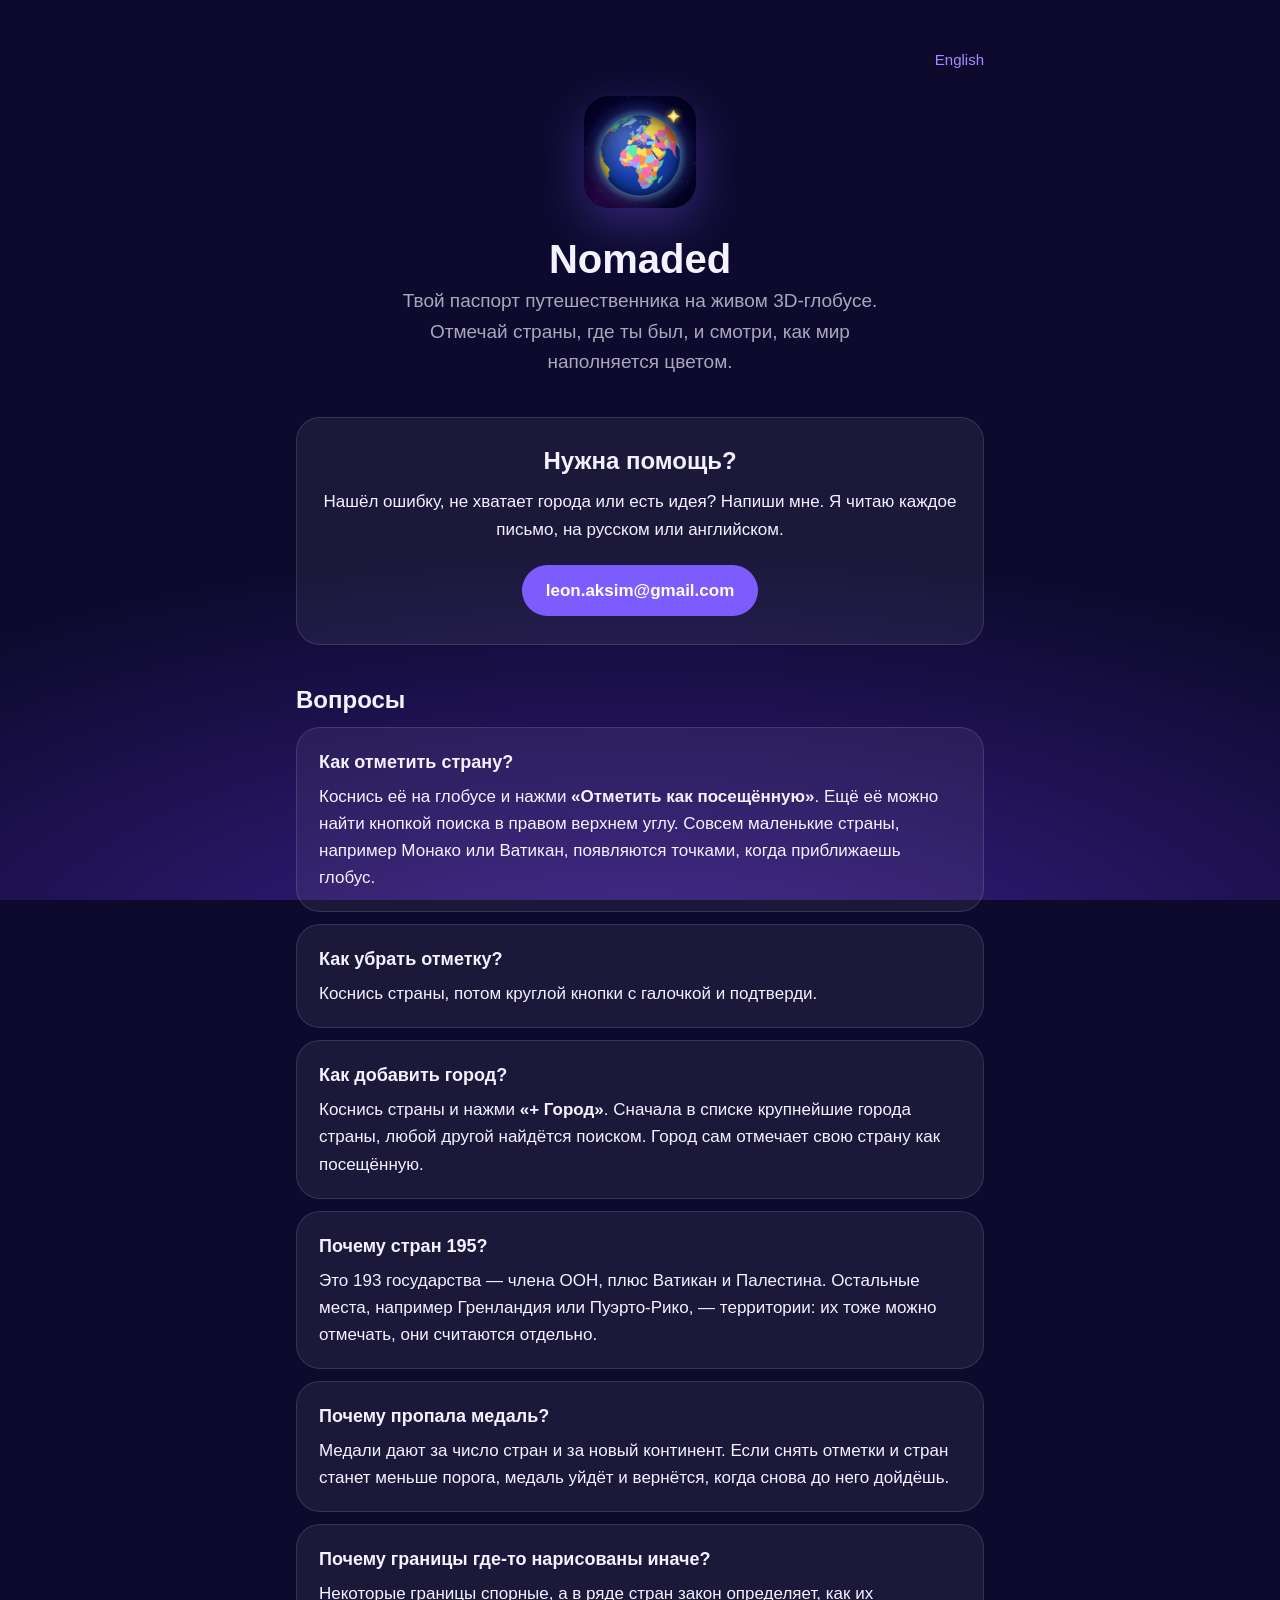
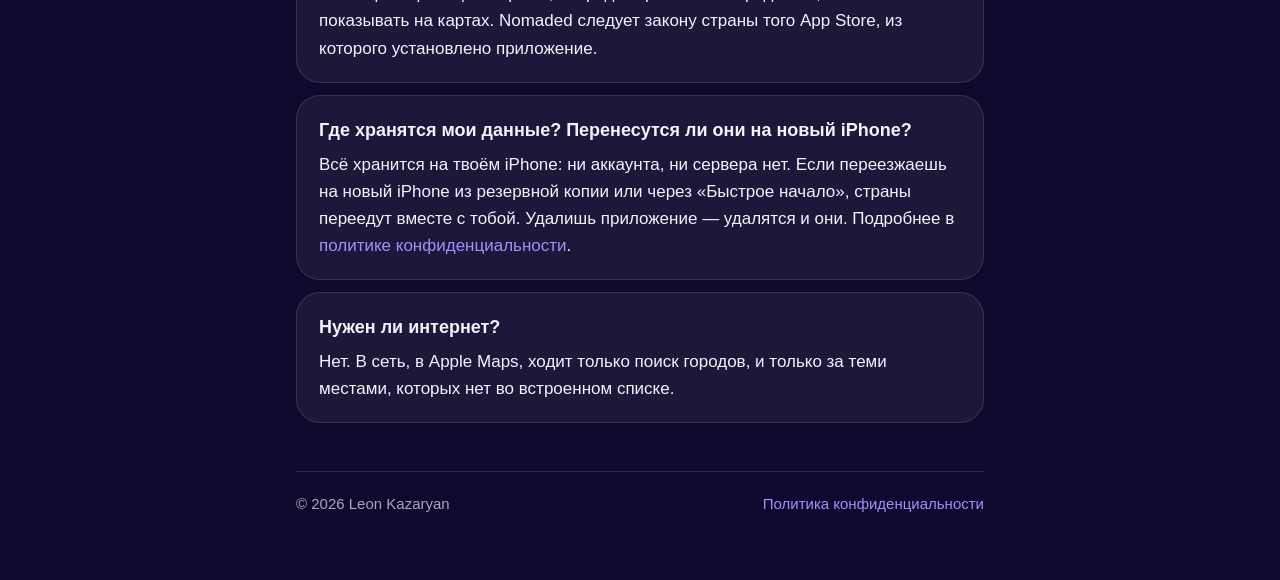
==== site/ru/index.html @ 39128b69 "chore: add support site, store listing and App Store screenshot tool" ====
<!doctype html>
<html lang="ru">
<head>
    <meta charset="utf-8">
    <meta name="viewport" content="width=device-width, initial-scale=1">
    <title>Поддержка Nomaded</title>
    <meta name="description" content="Помощь и связь с разработчиком Nomaded, паспорта путешественника на 3D-глобусе.">
    <link rel="icon" href="../icon.png">
    <link rel="apple-touch-icon" href="../icon.png">
    <link rel="stylesheet" href="../style.css">
</head>
<body>
<main>
    <nav class="top"><a href="../" hreflang="en" lang="en">English</a></nav>

    <header class="hero">
        <img src="../icon.png" alt="" width="112" height="112">
        <h1>Nomaded</h1>
        <p class="lead">Твой паспорт путешественника на живом 3D-глобусе. Отмечай страны, где ты был, и смотри, как мир наполняется цветом.</p>
    </header>

    <section class="card contact">
        <h2 style="margin-top: 0">Нужна помощь?</h2>
        <p>Нашёл ошибку, не хватает города или есть идея? Напиши мне. Я читаю каждое письмо, на русском или английском.</p>
        <a class="button" href="mailto:leon.aksim@gmail.com?subject=Nomaded">leon.aksim@gmail.com</a>
    </section>

    <h2>Вопросы</h2>

    <section class="card">
        <h3>Как отметить страну?</h3>
        <p>Коснись её на глобусе и нажми <strong>«Отметить как посещённую»</strong>. Ещё её можно найти кнопкой поиска в правом верхнем углу. Совсем маленькие страны, например Монако или Ватикан, появляются точками, когда приближаешь глобус.</p>
    </section>

    <section class="card">
        <h3>Как убрать отметку?</h3>
        <p>Коснись страны, потом круглой кнопки с галочкой и подтверди.</p>
    </section>

    <section class="card">
        <h3>Как добавить город?</h3>
        <p>Коснись страны и нажми <strong>«+ Город»</strong>. Сначала в списке крупнейшие города страны, любой другой найдётся поиском. Город сам отмечает свою страну как посещённую.</p>
    </section>

    <section class="card">
        <h3>Почему стран 195?</h3>
        <p>Это 193 государства — члена ООН, плюс Ватикан и Палестина. Остальные места, например Гренландия или Пуэрто-Рико, — территории: их тоже можно отмечать, они считаются отдельно.</p>
    </section>

    <section class="card">
        <h3>Почему пропала медаль?</h3>
        <p>Медали дают за число стран и за новый континент. Если снять отметки и стран станет меньше порога, медаль уйдёт и вернётся, когда снова до него дойдёшь.</p>
    </section>

    <section class="card">
        <h3>Почему границы где-то нарисованы иначе?</h3>
        <p>Некоторые границы спорные, а в ряде стран закон определяет, как их показывать на картах. Nomaded следует закону страны того App Store, из которого установлено приложение.</p>
    </section>

    <section class="card">
        <h3>Где хранятся мои данные? Перенесутся ли они на новый iPhone?</h3>
        <p>Всё хранится на твоём iPhone: ни аккаунта, ни сервера нет. Если переезжаешь на новый iPhone из резервной копии или через «Быстрое начало», страны переедут вместе с тобой. Удалишь приложение — удалятся и они. Подробнее в <a href="privacy.html">политике конфиденциальности</a>.</p>
    </section>

    <section class="card">
        <h3>Нужен ли интернет?</h3>
        <p>Нет. В сеть, в Apple Maps, ходит только поиск городов, и только за теми местами, которых нет во встроенном списке.</p>
    </section>

    <footer>
        <span>© 2026 Leon Kazaryan</span>
        <span><a href="privacy.html">Политика конфиденциальности</a></span>
    </footer>
</main>
</body>
</html>
---- site/style.css ----
/* Nomaded's support site: the app's night sky and type, nothing else. Colors from Palette.swift. */
:root {
    color-scheme: dark;
    --night: #0d0a2e;
    --nebula: #3b1f8c;
    --accent: #7c5cff;
    --accent-light: #a88bff;
    --text: #f4f2ff;
    --secondary: rgba(244, 242, 255, 0.68);
    --card: rgba(255, 255, 255, 0.06);
    --hairline: rgba(255, 255, 255, 0.12);
}

* { box-sizing: border-box; }

html { background: var(--night); }

body {
    margin: 0;
    min-height: 100vh;
    background: radial-gradient(120% 70% at 50% 110%, var(--nebula) 0%, var(--night) 70%) fixed;
    color: var(--text);
    font: 17px/1.6 ui-rounded, -apple-system, BlinkMacSystemFont, "SF Pro Rounded", "Segoe UI", Roboto, sans-serif;
    -webkit-font-smoothing: antialiased;
}

main {
    max-width: 720px;
    margin: 0 auto;
    padding: 48px 16px 64px;
}

.top {
    display: flex;
    justify-content: flex-end;
    font-size: 15px;
}

.hero {
    text-align: center;
    margin: 24px 0 40px;
}

.hero img {
    width: 112px;
    height: 112px;
    border-radius: 25px;
    box-shadow: 0 16px 48px rgba(124, 92, 255, 0.35);
}

h1 {
    margin: 20px 0 4px;
    font-size: 40px;
    line-height: 1.15;
    font-weight: 800;
    overflow-wrap: break-word;
    hyphens: auto;
}

h2 {
    margin: 40px 0 12px;
    font-size: 24px;
    line-height: 1.25;
    font-weight: 700;
}

h3 {
    margin: 0 0 6px;
    font-size: 18px;
    font-weight: 700;
}

p, ul { margin: 0 0 14px; }

ul { padding-left: 22px; }

li { margin-bottom: 6px; }

.lead {
    color: var(--secondary);
    font-size: 19px;
    margin: 0 auto;
    max-width: 520px;
}

.meta { color: var(--secondary); font-size: 15px; }

a { color: var(--accent-light); text-decoration: none; }

a:hover { text-decoration: underline; }

.card {
    background: var(--card);
    border: 1px solid var(--hairline);
    border-radius: 24px;
    padding: 20px 22px;
    margin-bottom: 12px;
}

.card p:last-child, .card ul:last-child { margin-bottom: 0; }

.contact {
    text-align: center;
    padding: 28px 22px;
}

.button {
    display: inline-block;
    margin-top: 8px;
    padding: 12px 24px;
    border-radius: 999px;
    background: var(--accent);
    color: #fff;
    font-weight: 700;
    overflow-wrap: anywhere;
}

.button:hover { text-decoration: none; filter: brightness(1.1); }

.summary {
    border-color: rgba(168, 139, 255, 0.45);
    background: rgba(124, 92, 255, 0.12);
}

footer {
    margin-top: 48px;
    padding-top: 20px;
    border-top: 1px solid var(--hairline);
    color: var(--secondary);
    font-size: 15px;
    display: flex;
    flex-wrap: wrap;
    gap: 8px 20px;
    justify-content: space-between;
}

@media (max-width: 480px) {
    main { padding-top: 32px; }
    h1 { font-size: 32px; }
}
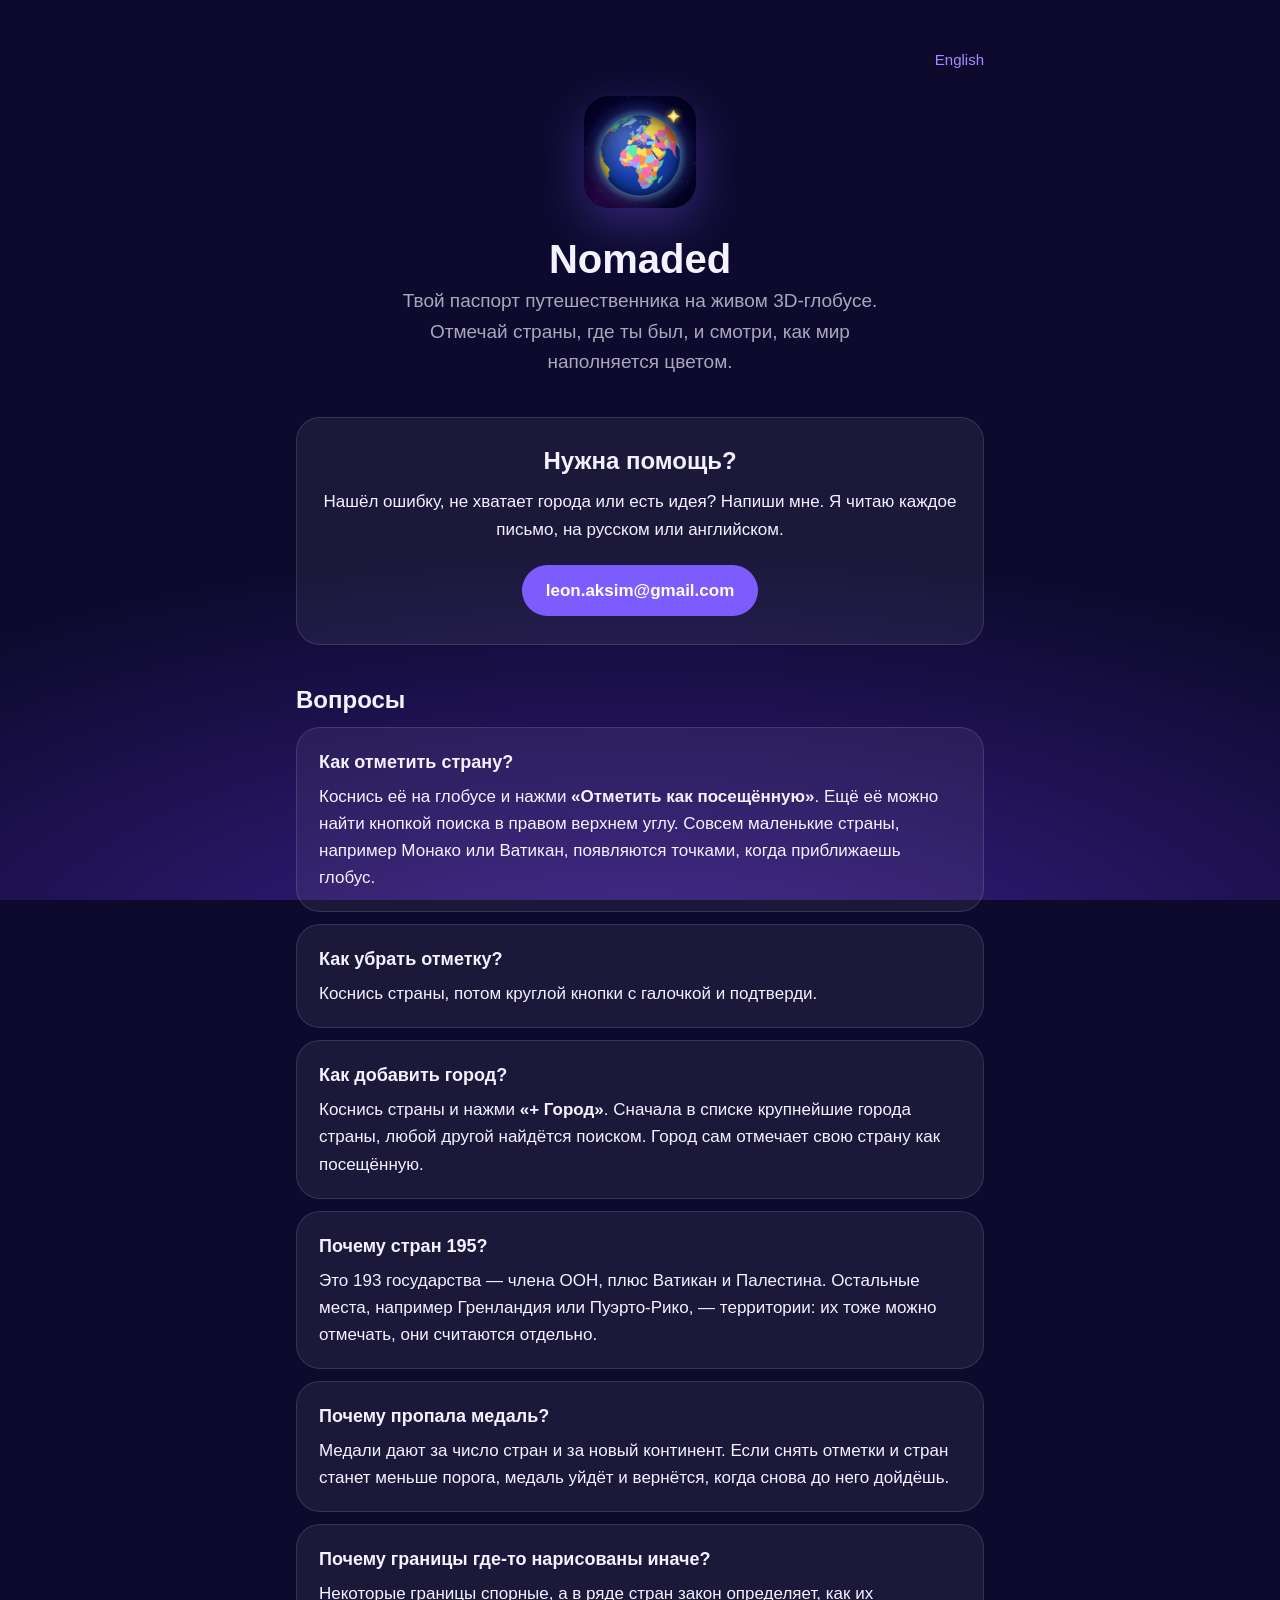
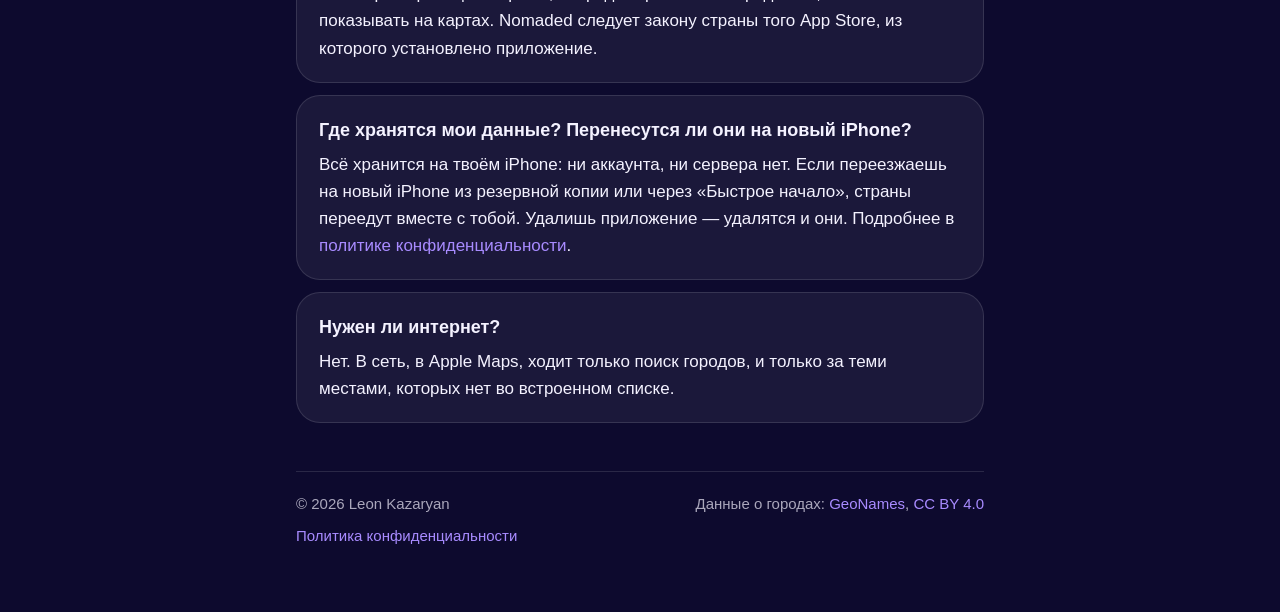
==== commit faf3475e: "Cities Major Update + Display of the cities of close locations" ====
--- a/site/ru/index.html
+++ b/site/ru/index.html
@@ -69,6 +69,7 @@
 
     <footer>
         <span>© 2026 Leon Kazaryan</span>
+        <span>Данные о городах: <a href="https://www.geonames.org">GeoNames</a>, <a href="https://creativecommons.org/licenses/by/4.0/deed.ru">CC BY 4.0</a></span>
         <span><a href="privacy.html">Политика конфиденциальности</a></span>
     </footer>
 </main>
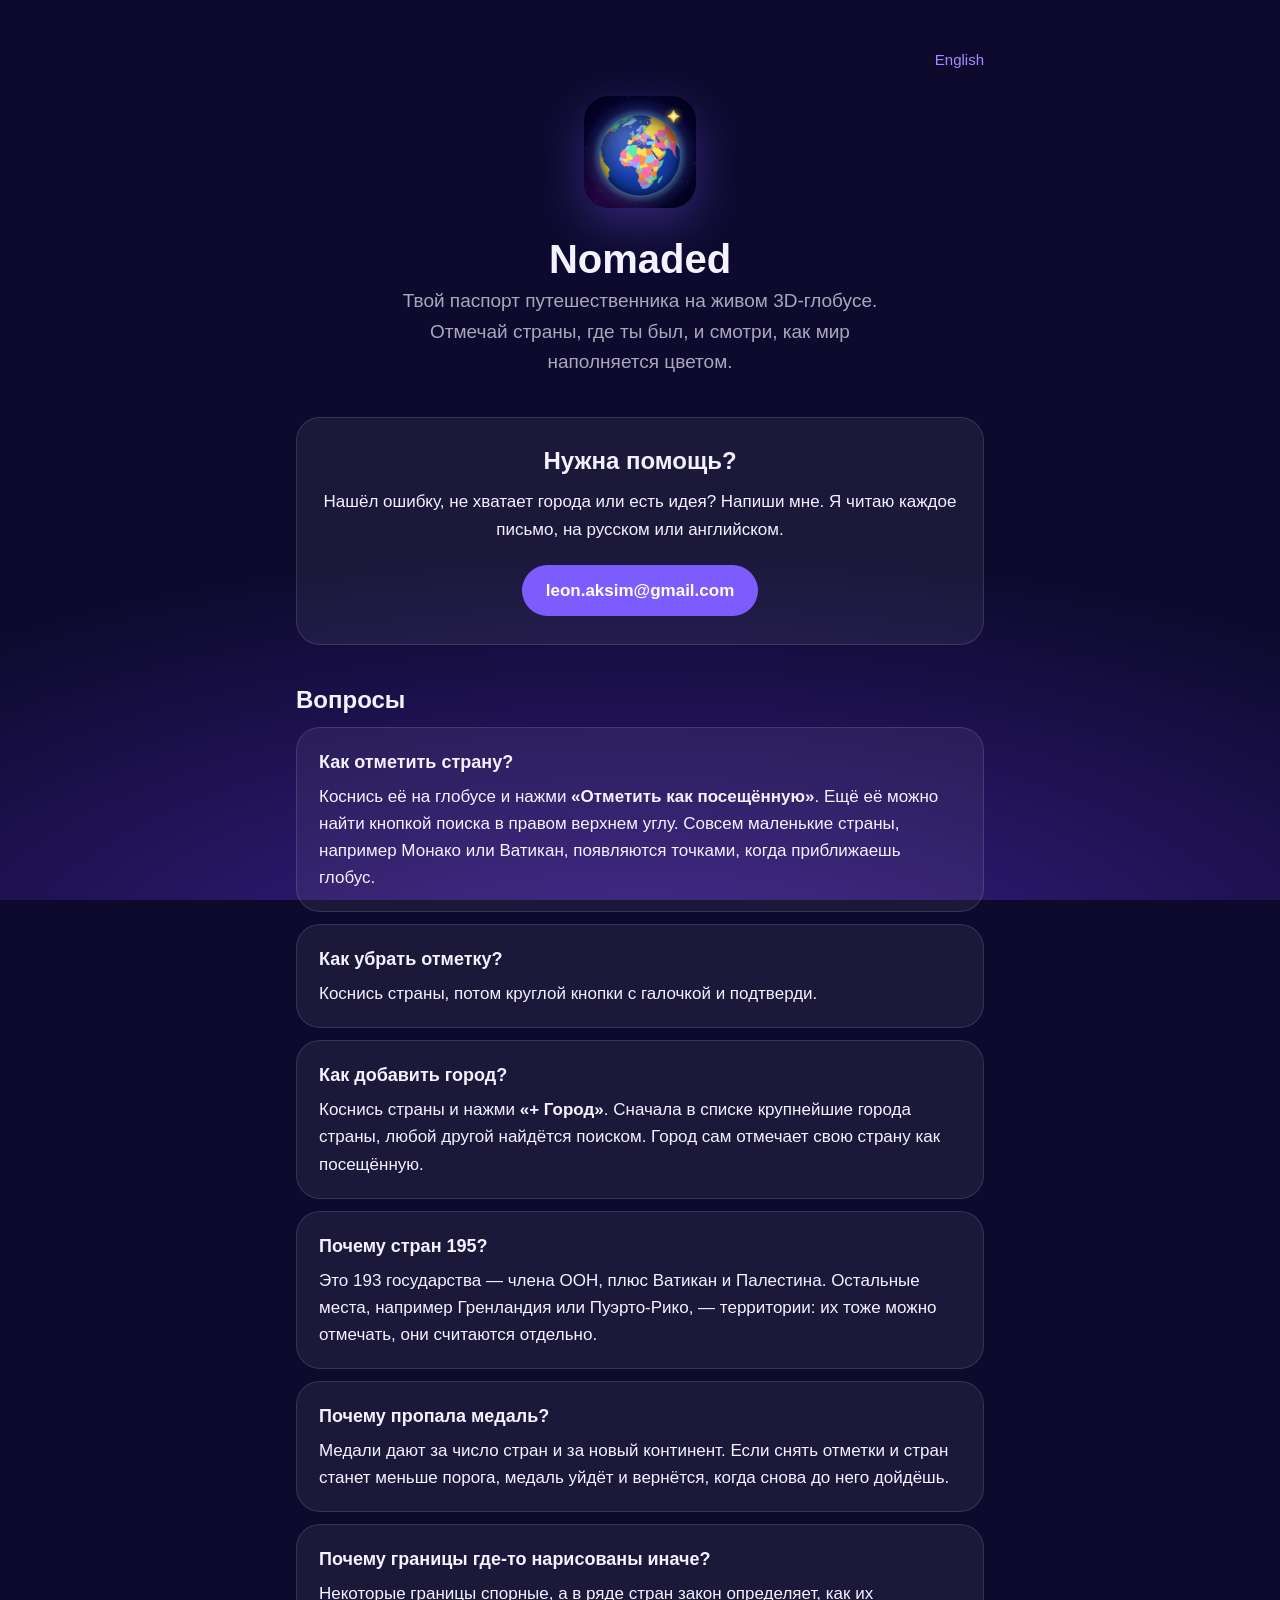
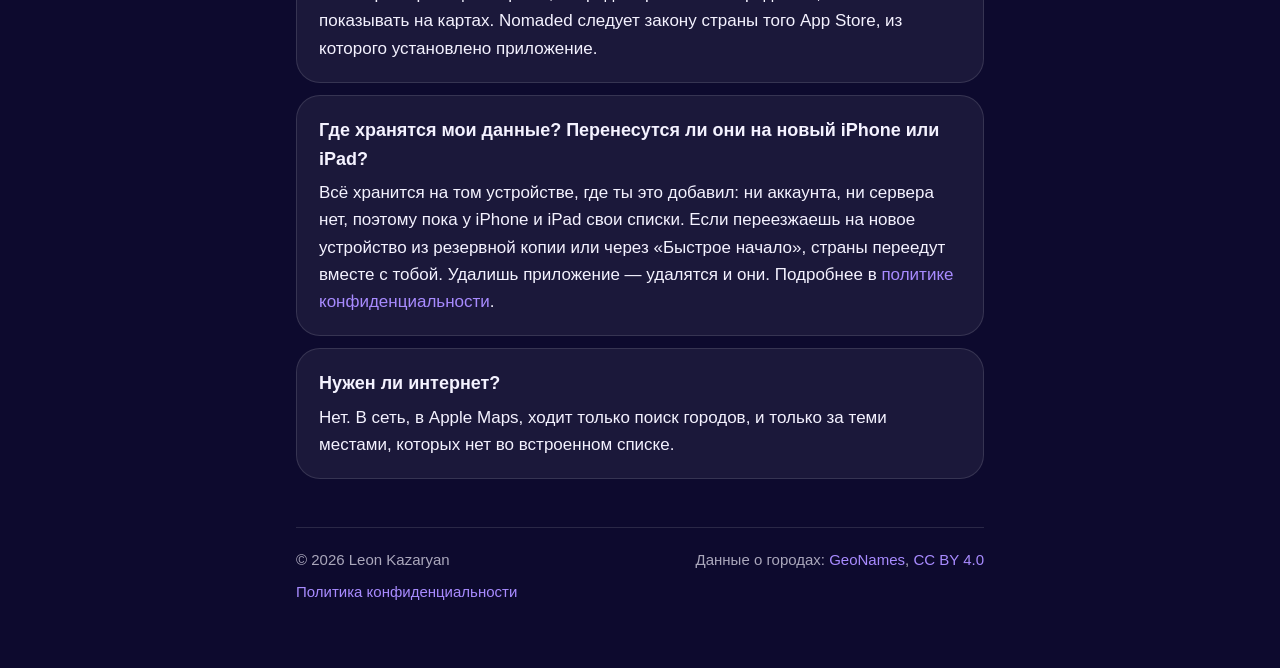
==== commit 570b1297: "IpadOS Support" ====
--- a/site/ru/index.html
+++ b/site/ru/index.html
@@ -58,8 +58,8 @@
     </section>
 
     <section class="card">
-        <h3>Где хранятся мои данные? Перенесутся ли они на новый iPhone?</h3>
-        <p>Всё хранится на твоём iPhone: ни аккаунта, ни сервера нет. Если переезжаешь на новый iPhone из резервной копии или через «Быстрое начало», страны переедут вместе с тобой. Удалишь приложение — удалятся и они. Подробнее в <a href="privacy.html">политике конфиденциальности</a>.</p>
+        <h3>Где хранятся мои данные? Перенесутся ли они на новый iPhone или iPad?</h3>
+        <p>Всё хранится на том устройстве, где ты это добавил: ни аккаунта, ни сервера нет, поэтому пока у iPhone и iPad свои списки. Если переезжаешь на новое устройство из резервной копии или через «Быстрое начало», страны переедут вместе с тобой. Удалишь приложение — удалятся и они. Подробнее в <a href="privacy.html">политике конфиденциальности</a>.</p>
     </section>
 
     <section class="card">
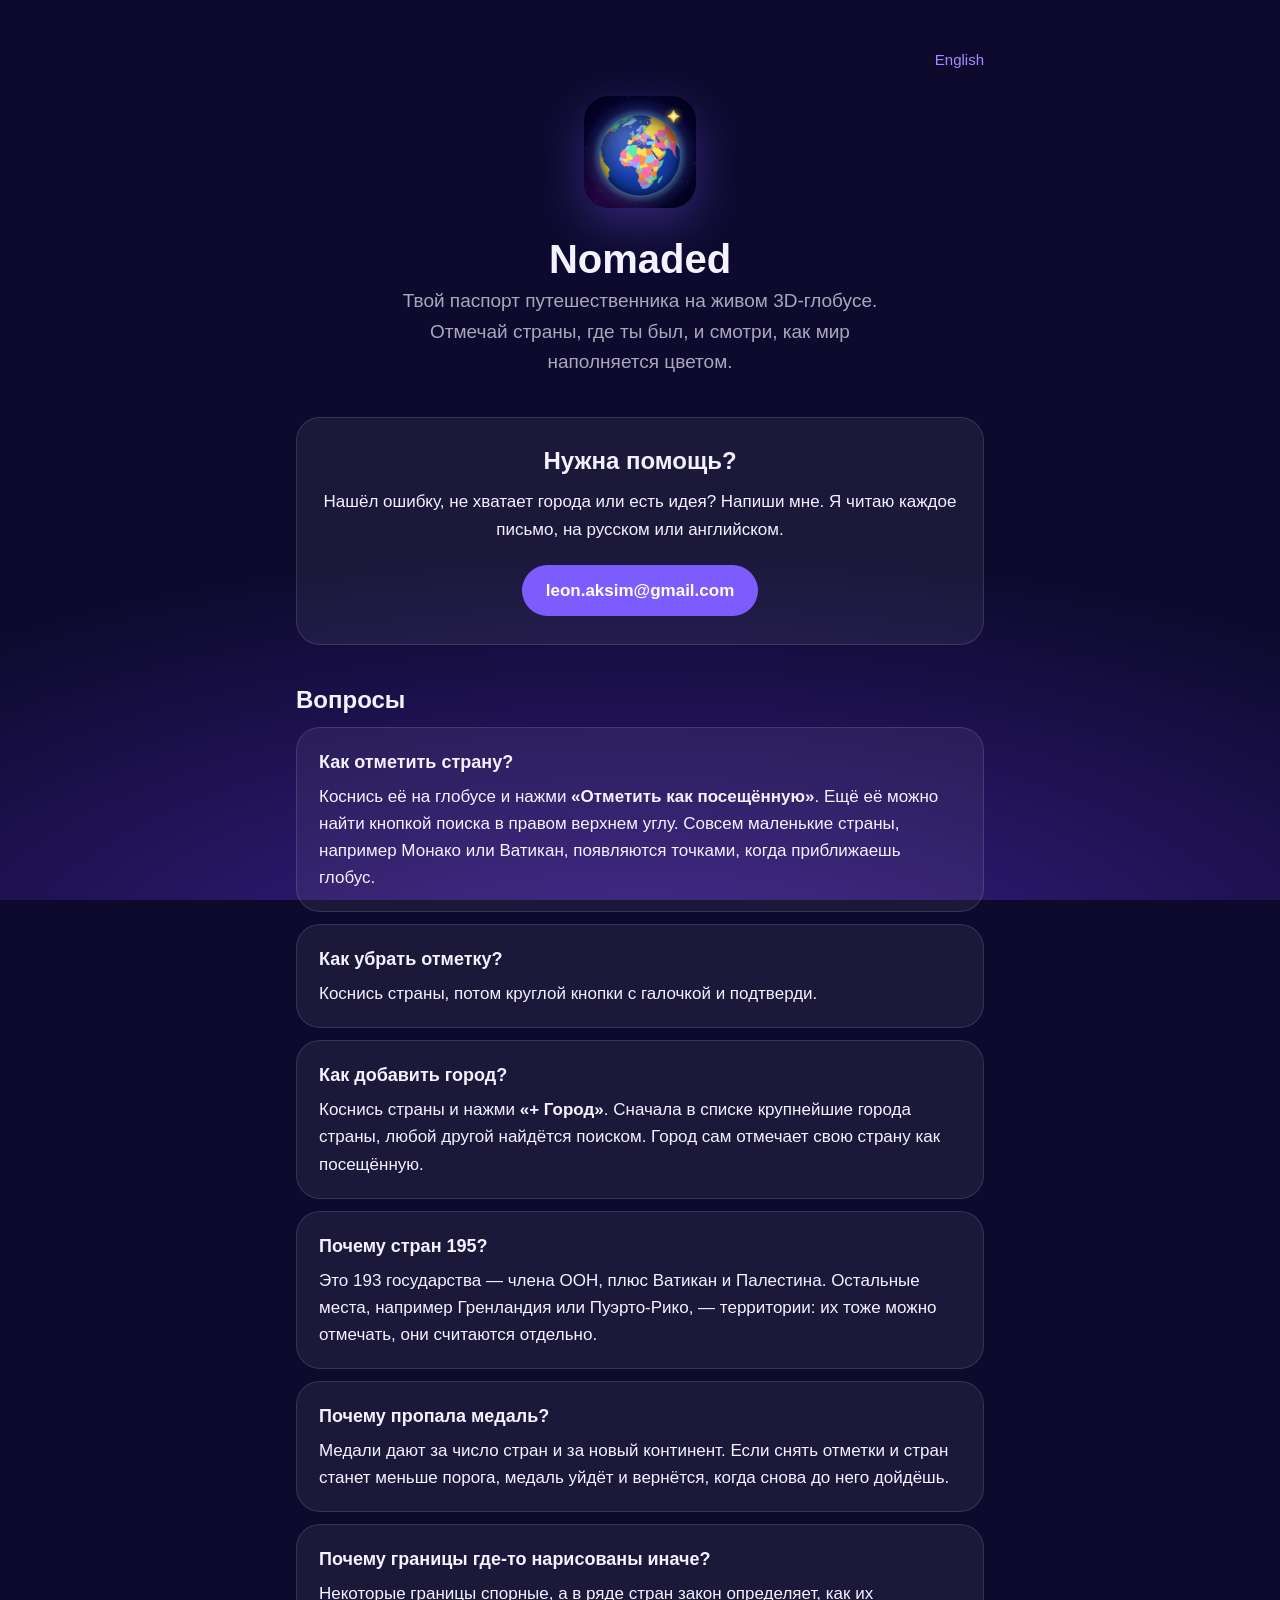
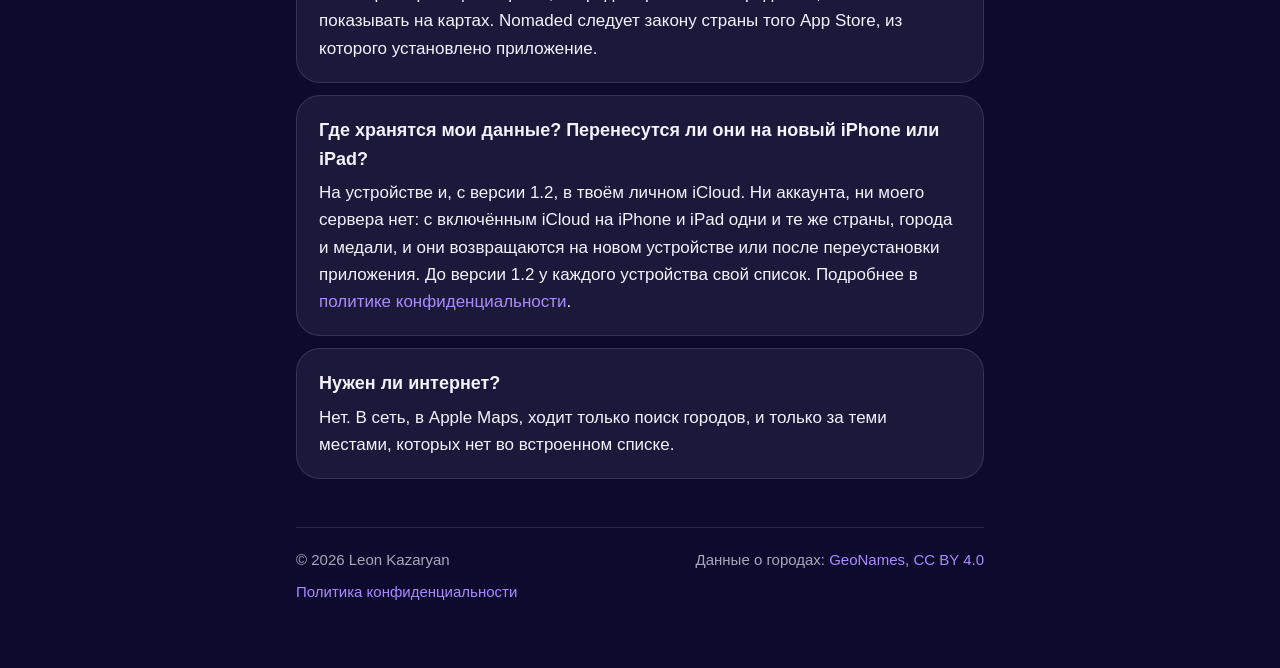
==== commit 68f7da93: "iCloud: Sesions, Cities, Countries and Medals Saved" ====
--- a/site/ru/index.html
+++ b/site/ru/index.html
@@ -59,7 +59,7 @@
 
     <section class="card">
         <h3>Где хранятся мои данные? Перенесутся ли они на новый iPhone или iPad?</h3>
-        <p>Всё хранится на том устройстве, где ты это добавил: ни аккаунта, ни сервера нет, поэтому пока у iPhone и iPad свои списки. Если переезжаешь на новое устройство из резервной копии или через «Быстрое начало», страны переедут вместе с тобой. Удалишь приложение — удалятся и они. Подробнее в <a href="privacy.html">политике конфиденциальности</a>.</p>
+        <p>На устройстве и, с версии 1.2, в твоём личном iCloud. Ни аккаунта, ни моего сервера нет: с включённым iCloud на iPhone и iPad одни и те же страны, города и медали, и они возвращаются на новом устройстве или после переустановки приложения. До версии 1.2 у каждого устройства свой список. Подробнее в <a href="privacy.html">политике конфиденциальности</a>.</p>
     </section>
 
     <section class="card">
